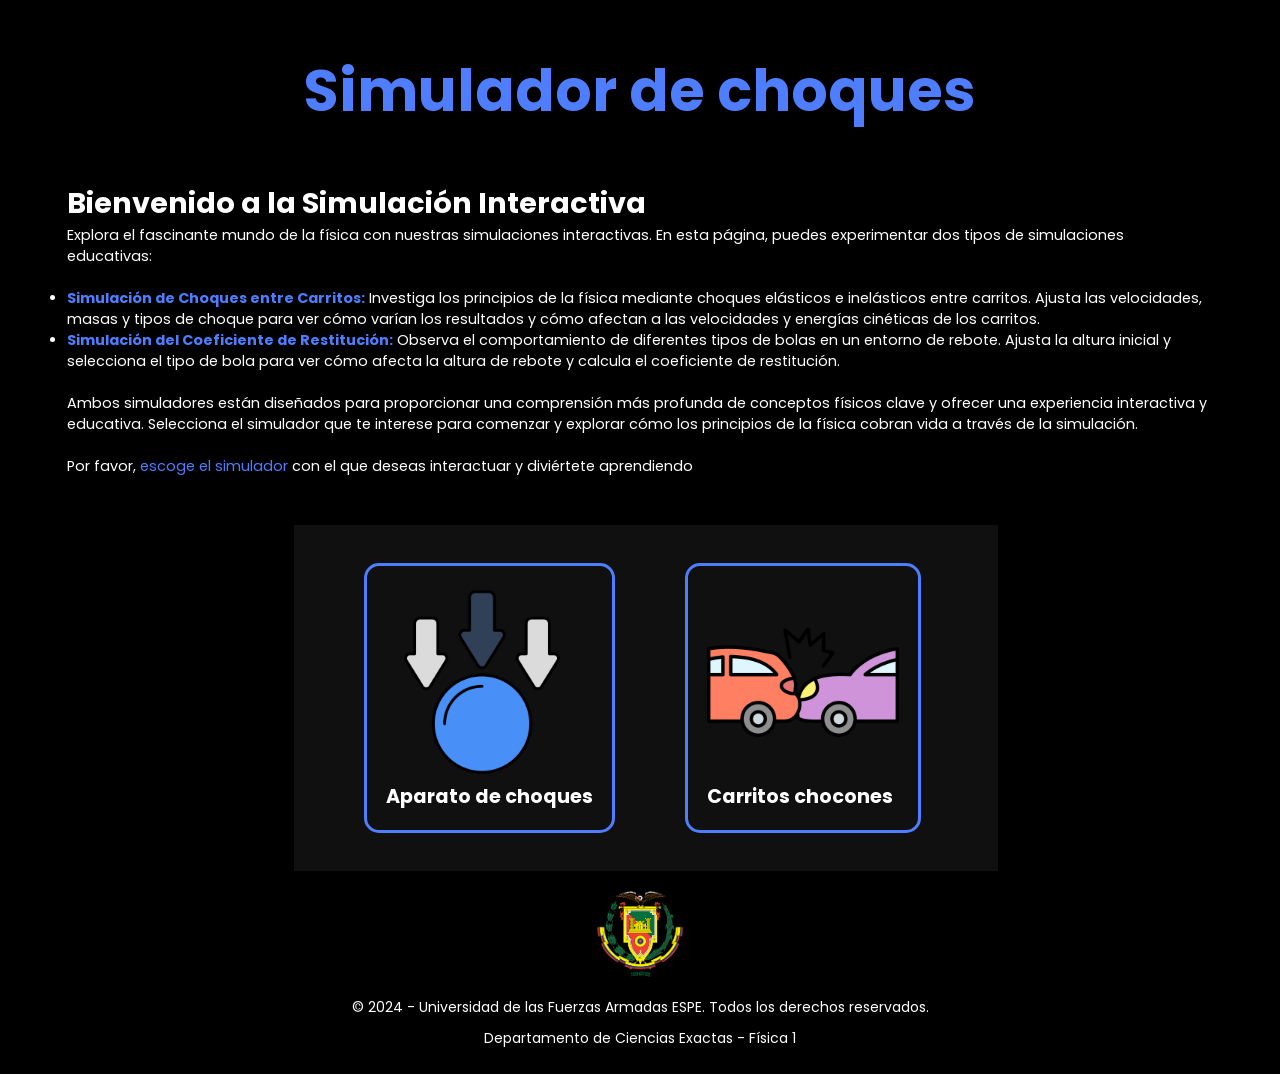
==== index.html @ 3bbd5f4e "Agregación de nuevo simulador para coeficiente de restitución" ====
<!DOCTYPE html>
<html lang="en">
<head>
    <meta charset="UTF-8">
    <meta name="viewport" content="width=device-width, initial-scale=1.0">
    <title>Simulador de Choques</title>
    <link rel="stylesheet" type="text/css" href="css/index.css">
    <link rel="icon" href="img/favicon.ico" type="image/x-icon">
</head>
<body>
    <h1 class="heading">Simulador de choques</h1>
    <div class="contenido-principal">
        <h1>Bienvenido a la Simulación Interactiva</h1>
        <p>Explora el fascinante mundo de la física con nuestras simulaciones interactivas. En esta página, puedes experimentar dos tipos de simulaciones educativas:</p>
        <br>
        <ul>
            <li><strong style="color: var(--main-color);">Simulación de Choques entre Carritos:</strong> Investiga los principios de la física mediante choques elásticos e inelásticos entre carritos. Ajusta las velocidades, masas y tipos de choque para ver cómo varían los resultados y cómo afectan a las velocidades y energías cinéticas de los carritos.</li>
            <li><strong style="color: var(--main-color);">Simulación del Coeficiente de Restitución:</strong> Observa el comportamiento de diferentes tipos de bolas en un entorno de rebote. Ajusta la altura inicial y selecciona el tipo de bola para ver cómo afecta la altura de rebote y calcula el coeficiente de restitución.</li>
        </ul>
        <br>
        <p>Ambos simuladores están diseñados para proporcionar una comprensión más profunda de conceptos físicos clave y ofrecer una experiencia interactiva y educativa. Selecciona el simulador que te interese para comenzar y explorar cómo los principios de la física cobran vida a través de la simulación.</p>
        <br>
        <p>Por favor, <span style="color: var(--main-color);">escoge el simulador</span> con el que deseas interactuar y diviértete aprendiendo</p>

    </div>
    <div class="opciones">
        <div class="opcion1">
            <div class="img1" onclick="window.location.href='choques/aparato-choques.html'">
                <img src="img/opcion1.png" alt="Choque elástico - Bola de acero">
                <h3>Aparato de choques</h3>
            </div>
        </div>
        <div class="opcion2">
            <div class="img2" onclick="window.location.href='choques/elastico-inelastico.html'">
                <img src="img/opcion2.png" alt="Choques elásticos e inelásticos">
                <h3>Carritos chocones</h3>
            </div>
        </div>
    </div>

    <footer>
        <div class="footer-content">
            <img src="img/espe.png" alt="Universidad de las Fuerzas Armadas ESPE" class="footer-logo">
            <p>&copy; 2024 - Universidad de las Fuerzas Armadas ESPE. Todos los derechos reservados.</p>
            <p>Departamento de Ciencias Exactas - Física 1</p>
        </div>
    </footer>
</body>
</html>
---- css/index.css ----
@import url('https://fonts.googleapis.com/css2?family=Poppins:ital,wght@0,100;0,200;0,300;0,400;0,500;0,600;0,700;0,800;0,900;1,100;1,200;1,300;1,400;1,500;1,600;1,700;1,800;1,900&display=swap');

*{
	margin: 0;
	padding: 0;
	box-sizing: border-box;
	text-decoration: none;
	scroll-behavior: smooth;
	font-family: "Poppins";
}

:root {
	--bg-color: #000;
	--second-bg-color: #101010;
	--text-color: #fff;
	--main-color: #4E7EFD;
}

html{
	font-size: 60%;
	overflow-x: hidden;
}

body{
	background: var(--bg-color);
	color: var(--text-color);
}

::-webkit-scrollbar{
	width: 15px;
}

::-webkit-scrollbar-thumb{
	background-color: var(--main-color);
}

::-webkit-scrollbar-track{
	background-color: var(--bg-color);
	width: 50px;
}

.heading{
	text-align: center;
	font-size: 6rem;
	margin: 5rem 0;
    color: var(--main-color);
}

/* -------------------------------------------------- */

.contenido-principal{
    font-size: 1.5rem;
    margin-left: 7rem;
    margin-right: 7rem;
}

.opciones{
    display: inline-flex;
    width: 55%;
    margin-top: 5rem;
    margin-left: 23%;
    background-color: var(--second-bg-color);
    padding: 4rem;
}

.opcion1, .opcion2{
    display: flex;
    width: 50%;
}

.img1, .img2{
    margin: 0 auto;
    padding: 2rem;
    border: 3px solid var(--main-color);
    border-radius: 15px;
    cursor: pointer;
}

.img1 h3, .img2 h3{
    font-size: 2rem;
}

.img1 img, .img2 img{
    max-width: 20rem;
}

.img1:hover, .img2:hover{
	box-shadow: 0 0 25px var(--main-color),
				0 0 50px var(--main-color);
	transform: scale(1.02);
}

/* Footer */
footer {
    background-color: var(--bg-color);
    color: #fff;
    text-align: center;
    padding: 20px 20px;
    position: relative;
    bottom: 0;
    width: 100%;
    font-size: 14px;
}

footer .footer-content {
    display: flex;
    flex-direction: column;
    align-items: center;
}

.footer-logo {
    max-width: 100px; /* Ajusta el tamaño del logo según sea necesario */
    margin-bottom: 10px;
}

footer .footer-content p {
    margin: 5px 0;
}

footer a {
    color: #fff;
    text-decoration: none;
}

footer a:hover {
    text-decoration: underline;
}


/* Responsive */
@media (max-width: 1200px) {

    .opciones{
        height: 100vh;
        display: inline-block;
        width: 100%;
        margin-left: 0;
    }

    .opcion1, .opcion2{
        width: 100%;
        margin-top: 3rem;
    }
}
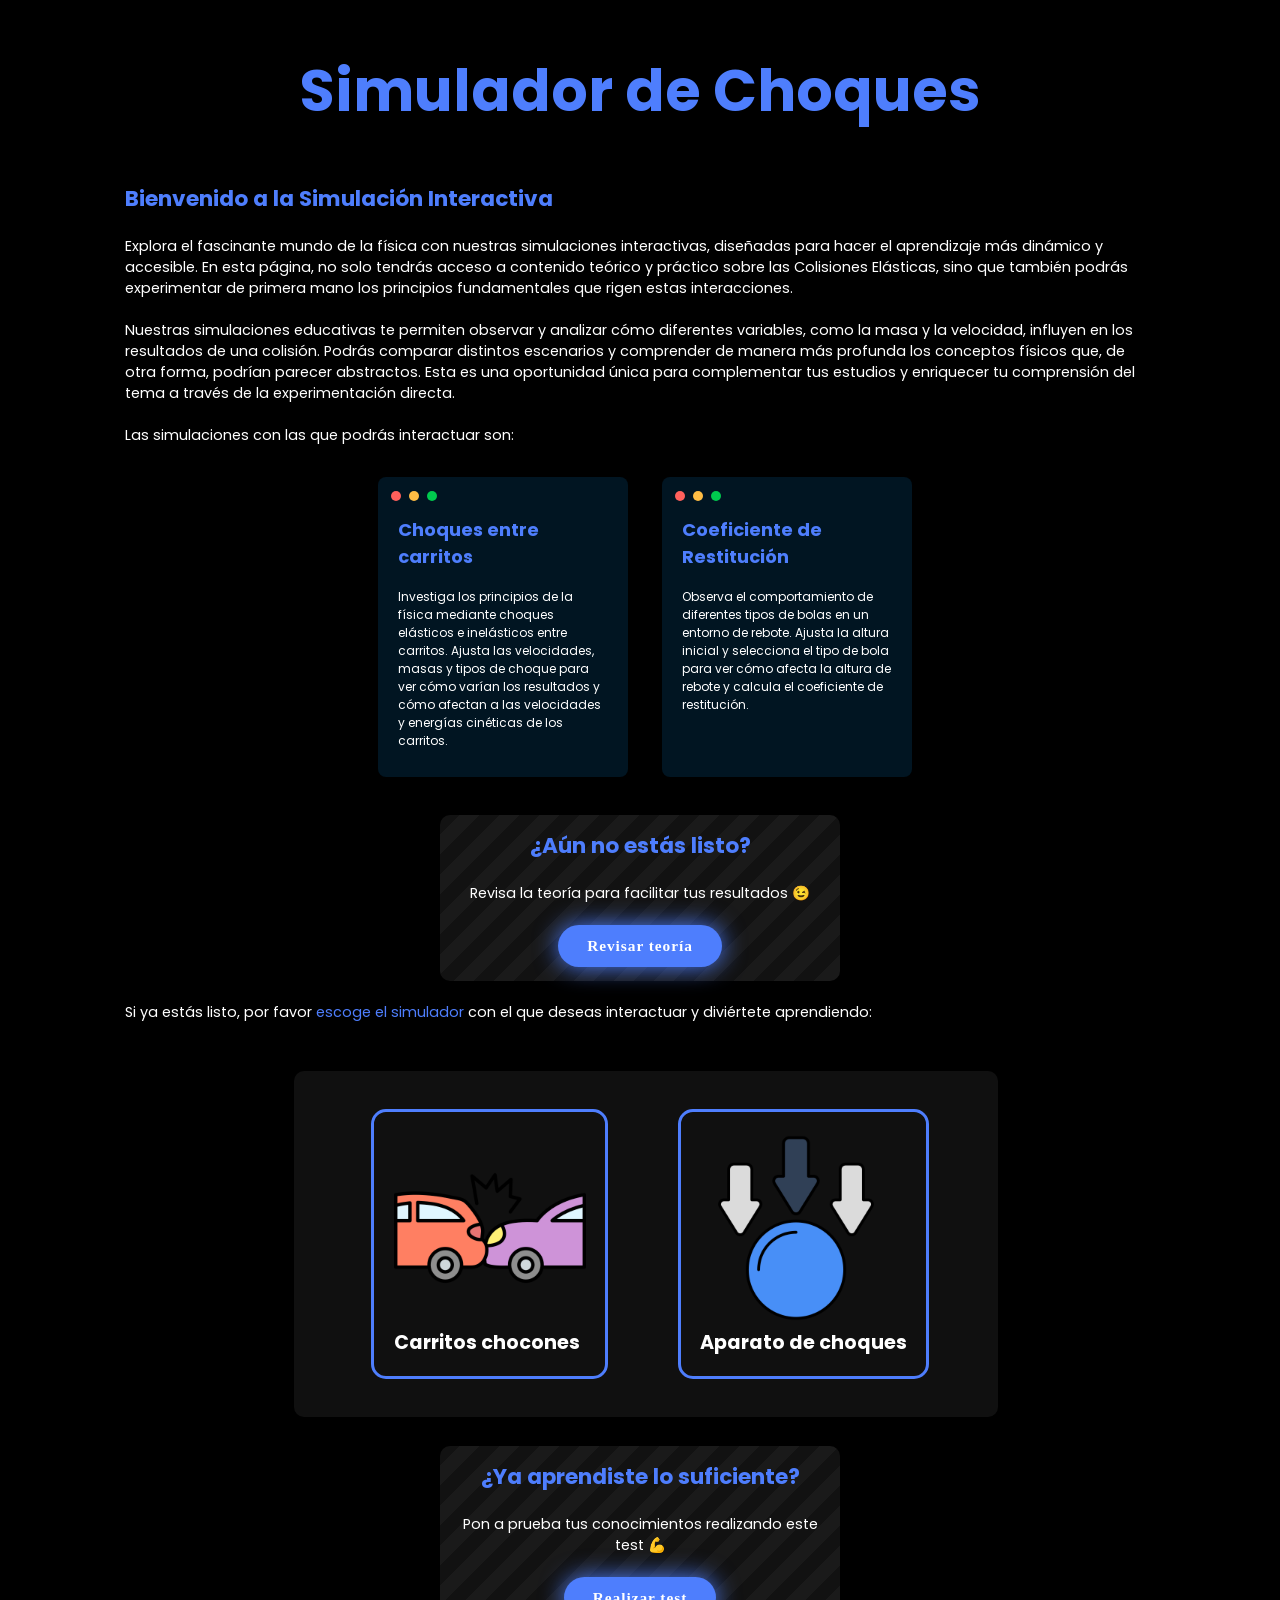
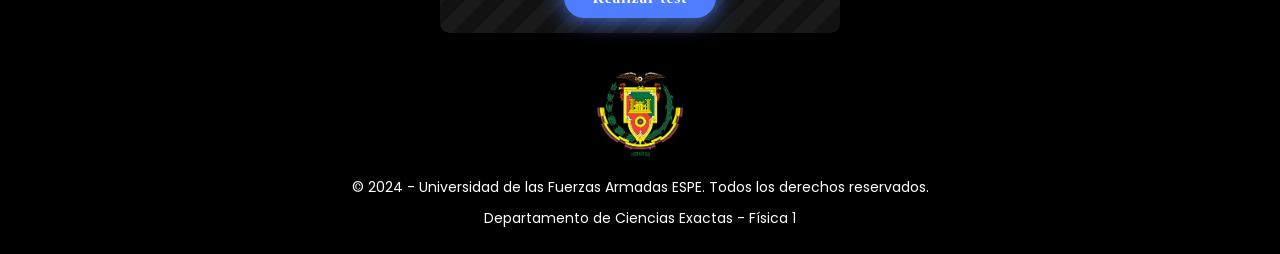
==== commit 87e96e1a: "Agregado teoría y test" ====
--- a/index.html
+++ b/index.html
@@ -3,39 +3,98 @@
 <head>
     <meta charset="UTF-8">
     <meta name="viewport" content="width=device-width, initial-scale=1.0">
-    <title>Simulador de Choques</title>
+    <meta name="description" content="Simuladores interactivos de física para estudiar colisiones y rebotes. Aprende sobre choques elásticos e inelásticos, coeficiente de restitución y más.">
+    <meta name="keywords" content="simuladores de física, colisiones, rebotes, choques elásticos, choques inelásticos, coeficiente de restitución, aprendizaje interactivo">
+    <meta name="robots" content="index, follow">
+    <meta name="author" content="Universidad de las Fuerzas Armadas ESPE">
+
+    <title>Simulador de choques</title>
     <link rel="stylesheet" type="text/css" href="css/index.css">
     <link rel="icon" href="img/favicon.ico" type="image/x-icon">
 </head>
 <body>
-    <h1 class="heading">Simulador de choques</h1>
+    <h1 class="heading">Simulador de Choques</h1>
     <div class="contenido-principal">
-        <h1>Bienvenido a la Simulación Interactiva</h1>
-        <p>Explora el fascinante mundo de la física con nuestras simulaciones interactivas. En esta página, puedes experimentar dos tipos de simulaciones educativas:</p>
+        <h2>Bienvenido a la Simulación Interactiva</h2>
         <br>
-        <ul>
-            <li><strong style="color: var(--main-color);">Simulación de Choques entre Carritos:</strong> Investiga los principios de la física mediante choques elásticos e inelásticos entre carritos. Ajusta las velocidades, masas y tipos de choque para ver cómo varían los resultados y cómo afectan a las velocidades y energías cinéticas de los carritos.</li>
-            <li><strong style="color: var(--main-color);">Simulación del Coeficiente de Restitución:</strong> Observa el comportamiento de diferentes tipos de bolas en un entorno de rebote. Ajusta la altura inicial y selecciona el tipo de bola para ver cómo afecta la altura de rebote y calcula el coeficiente de restitución.</li>
-        </ul>
+        <p class="contenido-principal-intro">Explora el fascinante mundo de la física con nuestras simulaciones interactivas, diseñadas para hacer el aprendizaje más dinámico y accesible. En esta página, no solo tendrás acceso a contenido teórico y práctico sobre las Colisiones Elásticas, sino que también podrás experimentar de primera mano los principios fundamentales que rigen estas interacciones.</p>
         <br>
-        <p>Ambos simuladores están diseñados para proporcionar una comprensión más profunda de conceptos físicos clave y ofrecer una experiencia interactiva y educativa. Selecciona el simulador que te interese para comenzar y explorar cómo los principios de la física cobran vida a través de la simulación.</p>
+        <p>Nuestras simulaciones educativas te permiten observar y analizar cómo diferentes variables, como la masa y la velocidad, influyen en los resultados de una colisión. Podrás comparar distintos escenarios y comprender de manera más profunda los conceptos físicos que, de otra forma, podrían parecer abstractos. Esta es una oportunidad única para complementar tus estudios y enriquecer tu comprensión del tema a través de la experimentación directa.</p>
         <br>
-        <p>Por favor, <span style="color: var(--main-color);">escoge el simulador</span> con el que deseas interactuar y diviértete aprendiendo</p>
+        <p>Las simulaciones con las que podrás interactuar son:</p>
+        <br>
+        <div class="cartas-intro">
+            <div class="card">
+                <div class="tools">
+                    <div class="circle">
+                    <span class="red box"></span>
+                    </div>
+                    <div class="circle">
+                    <span class="yellow box"></span>
+                    </div>
+                    <div class="circle">
+                    <span class="green box"></span>
+                    </div>
+                </div>
+                <div class="card__content">
+                    <h2>Choques entre carritos</h2>
+                    <br>
+                    <p> Investiga los principios de la física mediante choques elásticos e inelásticos entre carritos. Ajusta las velocidades, masas y tipos de choque para ver cómo varían los resultados y cómo afectan a las velocidades y energías cinéticas de los carritos.</p>
+                </div>
+            </div>
+    
+            <div class="card">
+                <div class="tools">
+                    <div class="circle">
+                    <span class="red box"></span>
+                    </div>
+                    <div class="circle">
+                    <span class="yellow box"></span>
+                    </div>
+                    <div class="circle">
+                    <span class="green box"></span>
+                    </div>
+                </div>
+                <div class="card__content">
+                    <h2>Coeficiente de Restitución</h2>
+                    <br>
+                    <p>Observa el comportamiento de diferentes tipos de bolas en un entorno de rebote. Ajusta la altura inicial y selecciona el tipo de bola para ver cómo afecta la altura de rebote y calcula el coeficiente de restitución.</p>
+                </div>
+            </div>
+        </div>
+        <br>
+        <div class="contenido_teoria">
+            <h2>¿Aún no estás listo?</h2>
+            <br>
+            <p>Revisa la teoría para facilitar tus resultados 😉</p>
+            <br>
+            <a class="btn" href="colisiones/teoria.html">Revisar teoría</a>
+        </div>
+        <br>
+        <p>Si ya estás listo, por favor <span style="color: var(--main-color);">escoge el simulador</span> con el que deseas interactuar y diviértete aprendiendo:</p>
+    </div>
 
-    </div>
     <div class="opciones">
+        <div class="opcion2">
+            <div class="img2" onclick="window.location.href='choques/elastico-inelastico.html'">
+                <img src="img/opcion2.png" alt="Choques elásticos e inelásticos">
+                <h3>Carritos chocones</h3>
+            </div>
+        </div>
         <div class="opcion1">
             <div class="img1" onclick="window.location.href='choques/aparato-choques.html'">
                 <img src="img/opcion1.png" alt="Choque elástico - Bola de acero">
                 <h3>Aparato de choques</h3>
             </div>
         </div>
-        <div class="opcion2">
-            <div class="img2" onclick="window.location.href='choques/elastico-inelastico.html'">
-                <img src="img/opcion2.png" alt="Choques elásticos e inelásticos">
-                <h3>Carritos chocones</h3>
-            </div>
-        </div>
+    </div>
+
+    <div class="contenido_teoria">
+        <h2 style="color: var(--main-color)">¿Ya aprendiste lo suficiente?</h2>
+        <br>
+        <p>Pon a prueba tus conocimientos realizando este test 💪</p>
+        <br>
+        <a class="btn" href="colisiones/test.html">Realizar test</a>
     </div>
 
     <footer>
--- a/css/index.css
+++ b/css/index.css
@@ -14,6 +14,7 @@
 	--second-bg-color: #101010;
 	--text-color: #fff;
 	--main-color: #4E7EFD;
+    --second-main-color: #4DC3F6;
 }
 
 html{
@@ -46,12 +47,142 @@
     color: var(--main-color);
 }
 
+.color-azul{
+    color: var(--main-color);
+}
+
 /* -------------------------------------------------- */
+
+.contenido-principal h2{
+    color: var(--main-color);
+}
+
+.cartas-intro{
+    display: inline-flex;
+    margin: 1rem auto;
+    width: 55%;
+    margin-left: 23%;
+}
+
+.card {
+    width: 250px;
+    height: 300px;
+    margin: 0 auto;
+    background-color: #011522;
+    border-radius: 8px;
+    z-index: 1;
+}
+
+.tools {
+    display: flex;
+    align-items: center;
+    padding: 9px;
+}
+
+.circle {
+    padding: 0 4px;
+}
+
+.box {
+    display: inline-block;
+    align-items: center;
+    width: 10px;
+    height: 10px;
+    padding: 1px;
+    border-radius: 50%;
+}
+
+.red {
+    background-color: #ff605c;
+}
+
+.yellow {
+    background-color: #ffbd44;
+}
+
+.green {
+    background-color: #00ca4e;
+}
+
+.card__content{
+    color: white;
+    font-size: 12px;
+    padding-left: 20px;
+    padding-right: 20px;
+    text-align: left;
+}
+
+.contenido_teoria{
+    margin: 0 auto;
+    margin-top: 3rem;
+    width: 400px;
+    text-align: center;
+    padding: 1.5rem;
+    border-radius: 10px;
+    font-size: 1.5rem;
+
+    background: #121212; /* Fallback for browsers that don't support gradients */
+    background: linear-gradient(
+    135deg,
+    #121212 25%,
+    #1a1a1a 25%,
+    #1a1a1a 50%,
+    #121212 50%,
+    #121212 75%,
+    #1a1a1a 75%,
+    #1a1a1a
+    );
+    background-size: 40px 40px;
+
+    /* Animation */
+    animation: move 4s linear infinite;
+}
+
+@keyframes show{
+    from{
+        opacity: 0;
+        scale: 25%;
+    }
+
+    to{
+        opacity: 1;
+        scale: 100%;
+    }
+}
+
+@keyframes move {
+    0% {
+      background-position: 0 0;
+    }
+    100% {
+      background-position: 40px 40px;
+    }
+  }
+
+.contenido_teoria .btn{
+    display: inline-block;
+    padding: 1rem 2.8rem;
+    background: var(--main-color);
+    box-shadow: 0 0 25px var(--main-color);
+    border-radius: 4rem;
+    font-size: 1.6rem;
+    color: #fff;
+    border: 2px solid transparent;
+    letter-spacing: 0.1rem;
+    font-weight: 600;
+    transition: 0.3 ease-in-out;
+    cursor: pointer;
+}
+
+.contenido_teoria .btn:hover{
+    transform: scale(1.05);
+    box-shadow: 0 0 50px var(--main-color);
+}
 
 .contenido-principal{
     font-size: 1.5rem;
-    margin-left: 7rem;
-    margin-right: 7rem;
+    margin-left: 13rem;
+    margin-right: 13rem;
 }
 
 .opciones{
@@ -61,11 +192,19 @@
     margin-left: 23%;
     background-color: var(--second-bg-color);
     padding: 4rem;
+    border-radius: 10px;
 }
 
 .opcion1, .opcion2{
     display: flex;
     width: 50%;
+
+    view-timeline-name: --image;
+    view-timeline-axis: block;
+    animation-timeline: --image;
+    animation-name: show;
+    animation-range: entry 25% cover 60%;
+    animation-fill-mode: both;
 }
 
 .img1, .img2{
@@ -100,6 +239,7 @@
     bottom: 0;
     width: 100%;
     font-size: 14px;
+    margin-top: 2rem;
 }
 
 footer .footer-content {
@@ -130,15 +270,30 @@
 /* Responsive */
 @media (max-width: 1200px) {
 
-    .opciones{
-        height: 100vh;
+    .contenido-principal{
+        font-size: 1.5rem;
+        margin-left: 3rem;
+        margin-right: 3rem;
+    }
+    
+    .opciones, .cartas-intro{
+        height: 100%;
         display: inline-block;
         width: 100%;
         margin-left: 0;
     }
 
+    .card{
+        margin-top: 1.5rem;
+    }
+
     .opcion1, .opcion2{
         width: 100%;
         margin-top: 3rem;
     }
+
+    .contenido_teoria{
+        width: 300px;
+        margin-top: 2rem;
+    }
 }
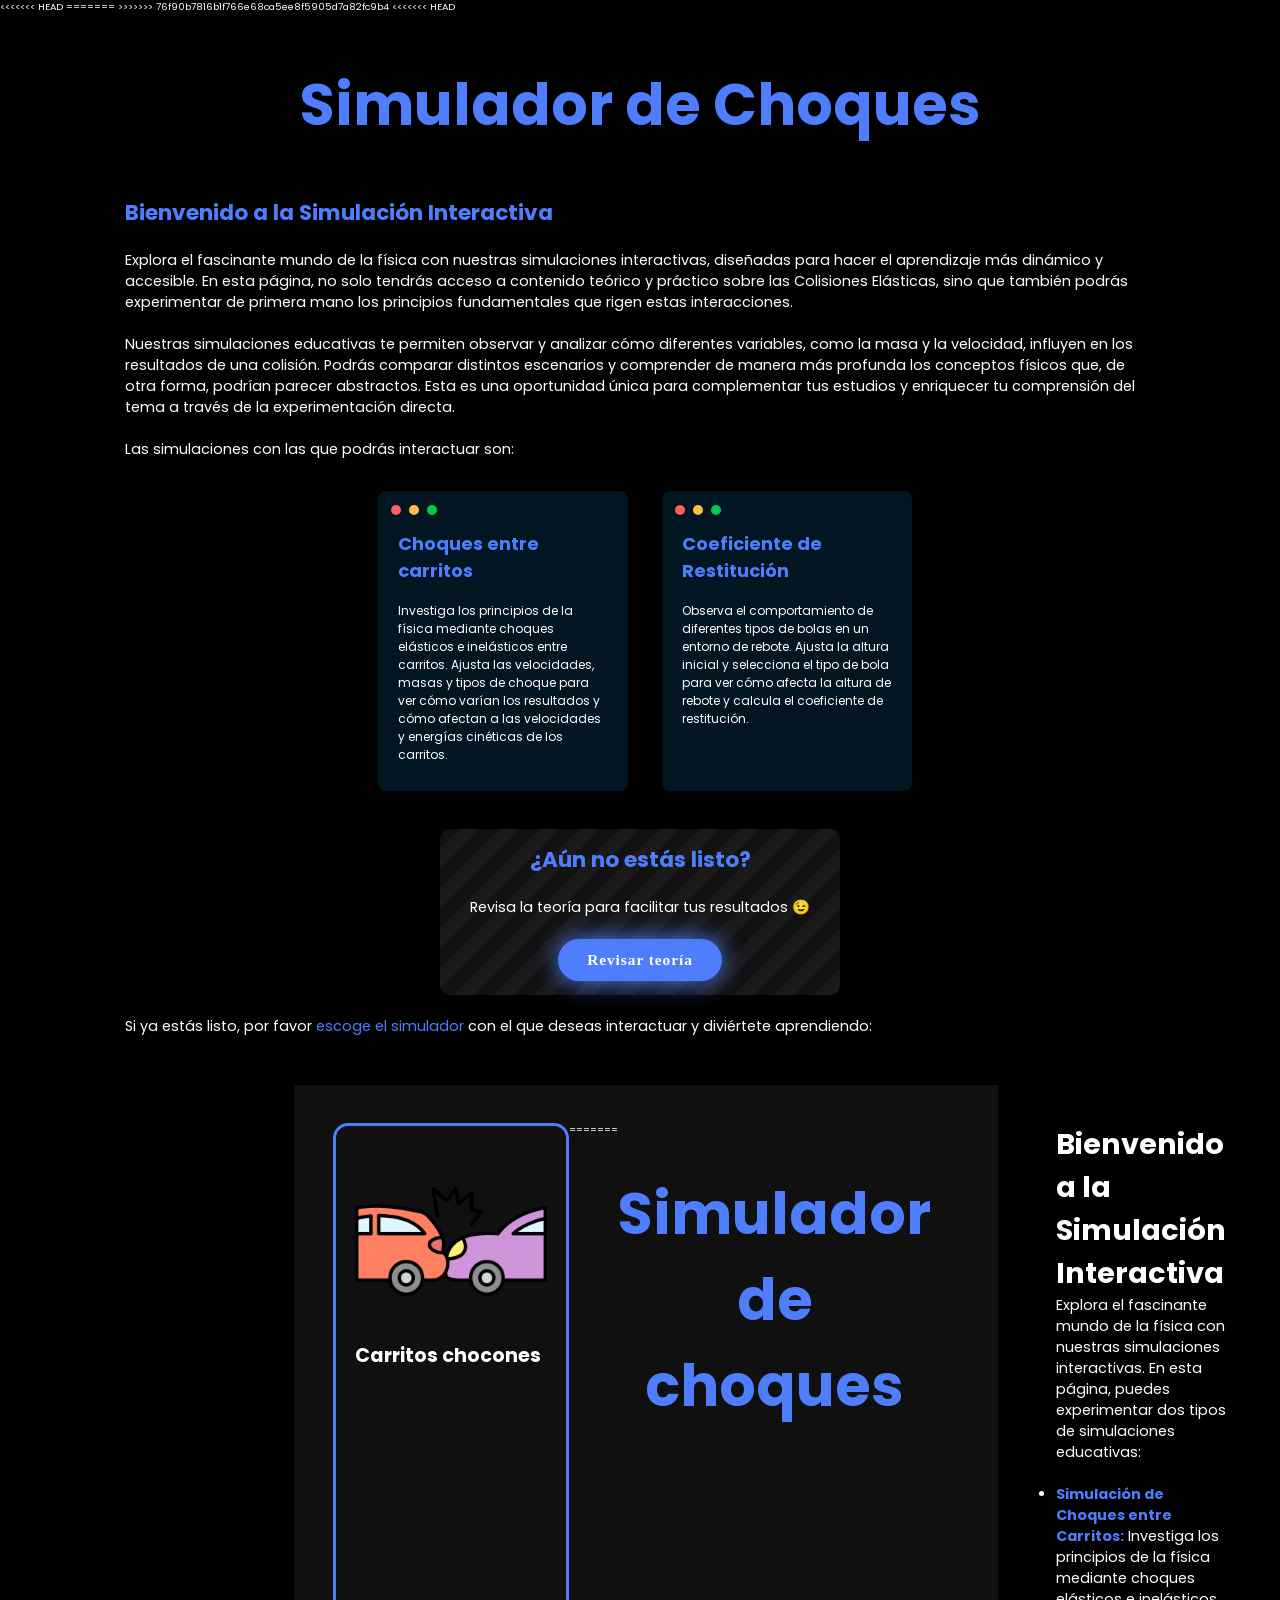
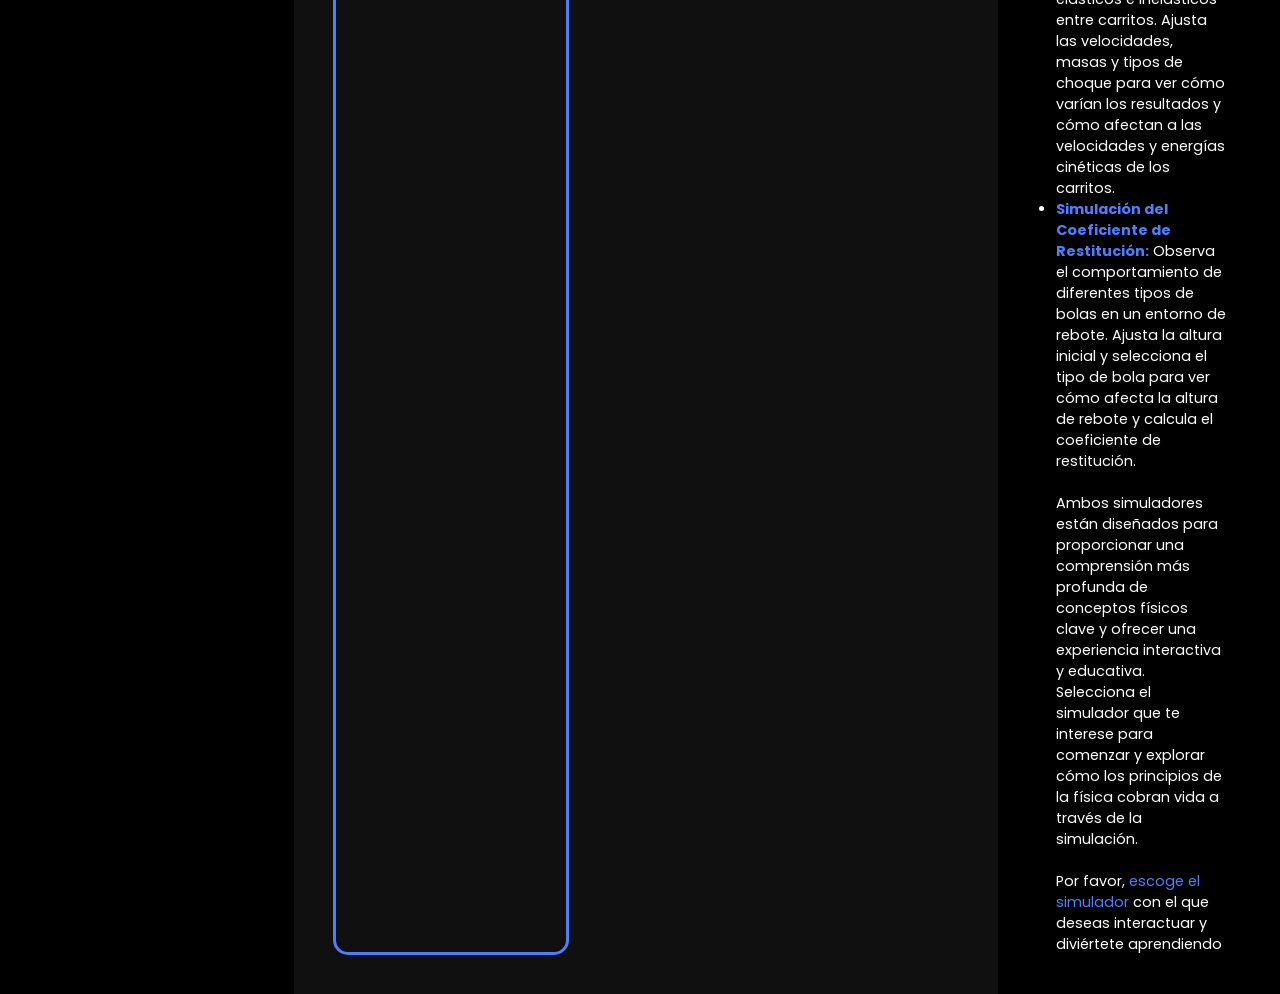
==== commit c8ea7bf3: "Subiendo todo" ====
--- a/index.html
+++ b/index.html
@@ -8,11 +8,16 @@
     <meta name="robots" content="index, follow">
     <meta name="author" content="Universidad de las Fuerzas Armadas ESPE">
 
+<<<<<<< HEAD
     <title>Simulador de choques</title>
+=======
+    <title>Simulador de Choques</title>
+>>>>>>> 76f90b7816b1f766e68ca5ee8f5905d7a82fc9b4
     <link rel="stylesheet" type="text/css" href="css/index.css">
     <link rel="icon" href="img/favicon.ico" type="image/x-icon">
 </head>
 <body>
+<<<<<<< HEAD
     <h1 class="heading">Simulador de Choques</h1>
     <div class="contenido-principal">
         <h2>Bienvenido a la Simulación Interactiva</h2>
@@ -81,12 +86,31 @@
                 <h3>Carritos chocones</h3>
             </div>
         </div>
+=======
+    <h1 class="heading">Simulador de choques</h1>
+    <div class="contenido-principal">
+        <h1>Bienvenido a la Simulación Interactiva</h1>
+        <p>Explora el fascinante mundo de la física con nuestras simulaciones interactivas. En esta página, puedes experimentar dos tipos de simulaciones educativas:</p>
+        <br>
+        <ul>
+            <li><strong style="color: var(--main-color);">Simulación de Choques entre Carritos:</strong> Investiga los principios de la física mediante choques elásticos e inelásticos entre carritos. Ajusta las velocidades, masas y tipos de choque para ver cómo varían los resultados y cómo afectan a las velocidades y energías cinéticas de los carritos.</li>
+            <li><strong style="color: var(--main-color);">Simulación del Coeficiente de Restitución:</strong> Observa el comportamiento de diferentes tipos de bolas en un entorno de rebote. Ajusta la altura inicial y selecciona el tipo de bola para ver cómo afecta la altura de rebote y calcula el coeficiente de restitución.</li>
+        </ul>
+        <br>
+        <p>Ambos simuladores están diseñados para proporcionar una comprensión más profunda de conceptos físicos clave y ofrecer una experiencia interactiva y educativa. Selecciona el simulador que te interese para comenzar y explorar cómo los principios de la física cobran vida a través de la simulación.</p>
+        <br>
+        <p>Por favor, <span style="color: var(--main-color);">escoge el simulador</span> con el que deseas interactuar y diviértete aprendiendo</p>
+
+    </div>
+    <div class="opciones">
+>>>>>>> 76f90b7816b1f766e68ca5ee8f5905d7a82fc9b4
         <div class="opcion1">
             <div class="img1" onclick="window.location.href='choques/aparato-choques.html'">
                 <img src="img/opcion1.png" alt="Choque elástico - Bola de acero">
                 <h3>Aparato de choques</h3>
             </div>
         </div>
+<<<<<<< HEAD
     </div>
 
     <div class="contenido_teoria">
@@ -95,6 +119,14 @@
         <p>Pon a prueba tus conocimientos realizando este test 💪</p>
         <br>
         <a class="btn" href="colisiones/test.html">Realizar test</a>
+=======
+        <div class="opcion2">
+            <div class="img2" onclick="window.location.href='choques/elastico-inelastico.html'">
+                <img src="img/opcion2.png" alt="Choques elásticos e inelásticos">
+                <h3>Carritos chocones</h3>
+            </div>
+        </div>
+>>>>>>> 76f90b7816b1f766e68ca5ee8f5905d7a82fc9b4
     </div>
 
     <footer>
--- a/css/index.css
+++ b/css/index.css
@@ -14,7 +14,10 @@
 	--second-bg-color: #101010;
 	--text-color: #fff;
 	--main-color: #4E7EFD;
+<<<<<<< HEAD
     --second-main-color: #4DC3F6;
+=======
+>>>>>>> 76f90b7816b1f766e68ca5ee8f5905d7a82fc9b4
 }
 
 html{
@@ -192,12 +195,16 @@
     margin-left: 23%;
     background-color: var(--second-bg-color);
     padding: 4rem;
+<<<<<<< HEAD
     border-radius: 10px;
+=======
+>>>>>>> 76f90b7816b1f766e68ca5ee8f5905d7a82fc9b4
 }
 
 .opcion1, .opcion2{
     display: flex;
     width: 50%;
+<<<<<<< HEAD
 
     view-timeline-name: --image;
     view-timeline-axis: block;
@@ -205,6 +212,8 @@
     animation-name: show;
     animation-range: entry 25% cover 60%;
     animation-fill-mode: both;
+=======
+>>>>>>> 76f90b7816b1f766e68ca5ee8f5905d7a82fc9b4
 }
 
 .img1, .img2{
@@ -239,7 +248,10 @@
     bottom: 0;
     width: 100%;
     font-size: 14px;
+<<<<<<< HEAD
     margin-top: 2rem;
+=======
+>>>>>>> 76f90b7816b1f766e68ca5ee8f5905d7a82fc9b4
 }
 
 footer .footer-content {
@@ -270,6 +282,7 @@
 /* Responsive */
 @media (max-width: 1200px) {
 
+<<<<<<< HEAD
     .contenido-principal{
         font-size: 1.5rem;
         margin-left: 3rem;
@@ -278,22 +291,32 @@
     
     .opciones, .cartas-intro{
         height: 100%;
+=======
+    .opciones{
+        height: 100vh;
+>>>>>>> 76f90b7816b1f766e68ca5ee8f5905d7a82fc9b4
         display: inline-block;
         width: 100%;
         margin-left: 0;
     }
 
+<<<<<<< HEAD
     .card{
         margin-top: 1.5rem;
     }
 
+=======
+>>>>>>> 76f90b7816b1f766e68ca5ee8f5905d7a82fc9b4
     .opcion1, .opcion2{
         width: 100%;
         margin-top: 3rem;
     }
+<<<<<<< HEAD
 
     .contenido_teoria{
         width: 300px;
         margin-top: 2rem;
     }
+=======
+>>>>>>> 76f90b7816b1f766e68ca5ee8f5905d7a82fc9b4
 }
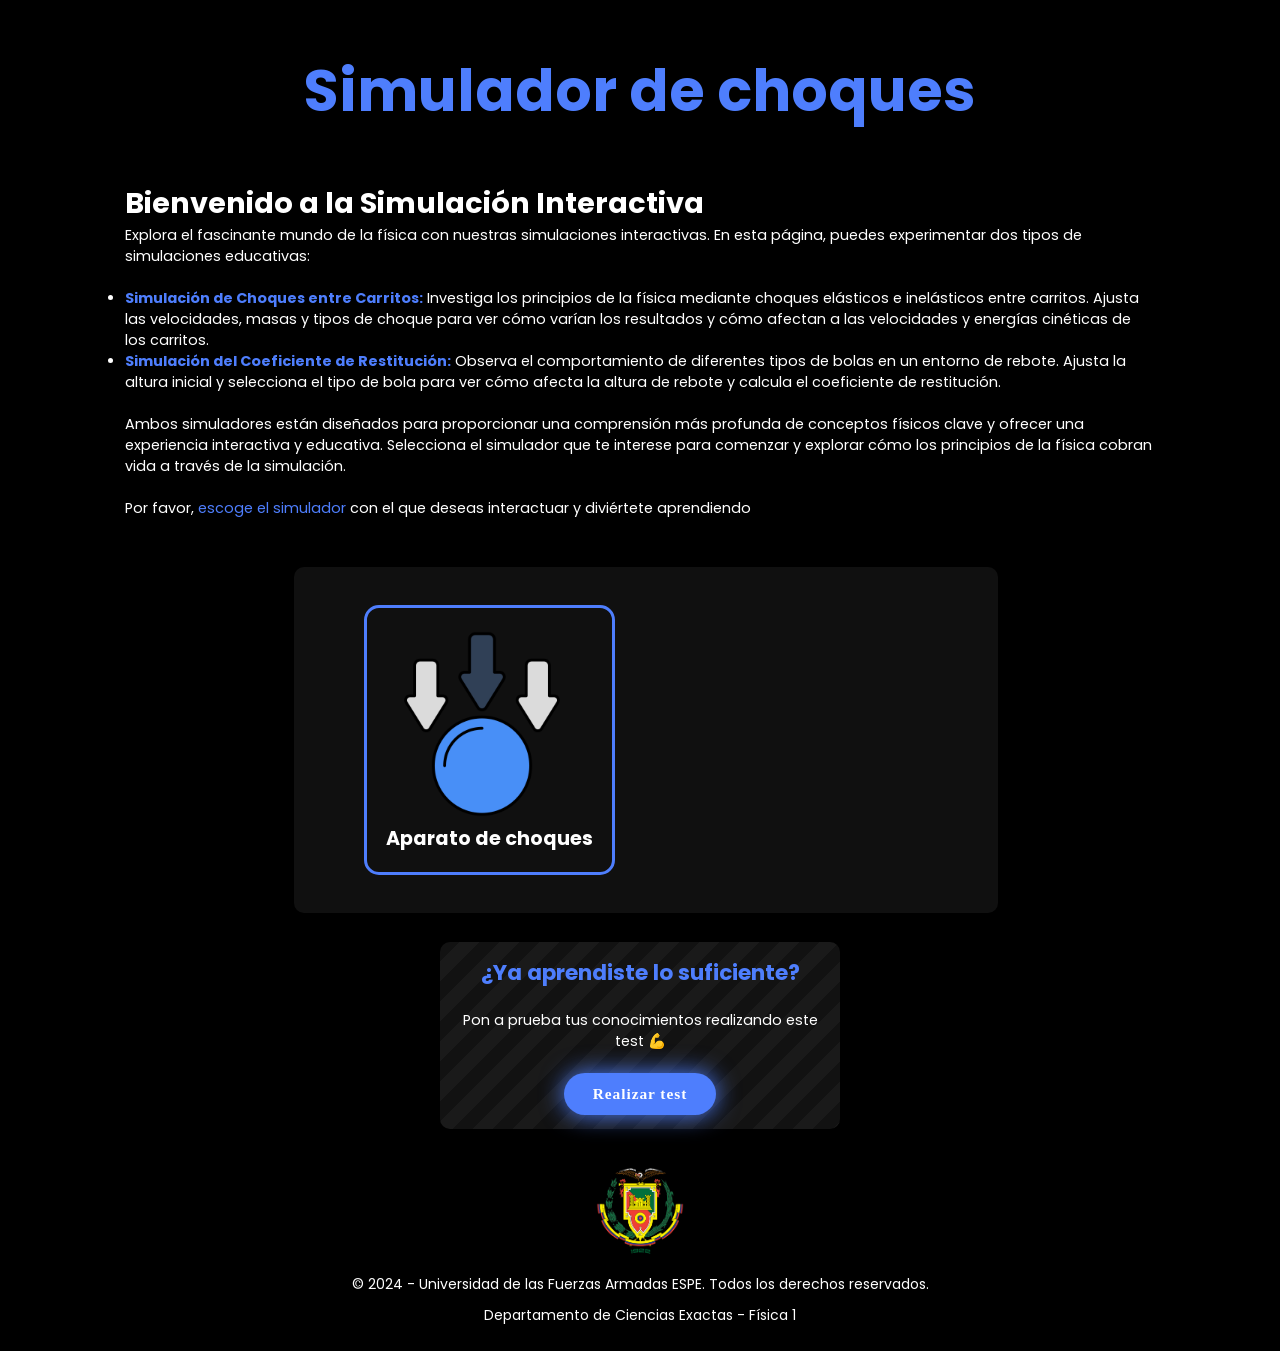
==== commit 1a7729f5: "Finalizando proyecto" ====
--- a/index.html
+++ b/index.html
@@ -8,85 +8,11 @@
     <meta name="robots" content="index, follow">
     <meta name="author" content="Universidad de las Fuerzas Armadas ESPE">
 
-<<<<<<< HEAD
     <title>Simulador de choques</title>
-=======
-    <title>Simulador de Choques</title>
->>>>>>> 76f90b7816b1f766e68ca5ee8f5905d7a82fc9b4
     <link rel="stylesheet" type="text/css" href="css/index.css">
     <link rel="icon" href="img/favicon.ico" type="image/x-icon">
 </head>
 <body>
-<<<<<<< HEAD
-    <h1 class="heading">Simulador de Choques</h1>
-    <div class="contenido-principal">
-        <h2>Bienvenido a la Simulación Interactiva</h2>
-        <br>
-        <p class="contenido-principal-intro">Explora el fascinante mundo de la física con nuestras simulaciones interactivas, diseñadas para hacer el aprendizaje más dinámico y accesible. En esta página, no solo tendrás acceso a contenido teórico y práctico sobre las Colisiones Elásticas, sino que también podrás experimentar de primera mano los principios fundamentales que rigen estas interacciones.</p>
-        <br>
-        <p>Nuestras simulaciones educativas te permiten observar y analizar cómo diferentes variables, como la masa y la velocidad, influyen en los resultados de una colisión. Podrás comparar distintos escenarios y comprender de manera más profunda los conceptos físicos que, de otra forma, podrían parecer abstractos. Esta es una oportunidad única para complementar tus estudios y enriquecer tu comprensión del tema a través de la experimentación directa.</p>
-        <br>
-        <p>Las simulaciones con las que podrás interactuar son:</p>
-        <br>
-        <div class="cartas-intro">
-            <div class="card">
-                <div class="tools">
-                    <div class="circle">
-                    <span class="red box"></span>
-                    </div>
-                    <div class="circle">
-                    <span class="yellow box"></span>
-                    </div>
-                    <div class="circle">
-                    <span class="green box"></span>
-                    </div>
-                </div>
-                <div class="card__content">
-                    <h2>Choques entre carritos</h2>
-                    <br>
-                    <p> Investiga los principios de la física mediante choques elásticos e inelásticos entre carritos. Ajusta las velocidades, masas y tipos de choque para ver cómo varían los resultados y cómo afectan a las velocidades y energías cinéticas de los carritos.</p>
-                </div>
-            </div>
-    
-            <div class="card">
-                <div class="tools">
-                    <div class="circle">
-                    <span class="red box"></span>
-                    </div>
-                    <div class="circle">
-                    <span class="yellow box"></span>
-                    </div>
-                    <div class="circle">
-                    <span class="green box"></span>
-                    </div>
-                </div>
-                <div class="card__content">
-                    <h2>Coeficiente de Restitución</h2>
-                    <br>
-                    <p>Observa el comportamiento de diferentes tipos de bolas en un entorno de rebote. Ajusta la altura inicial y selecciona el tipo de bola para ver cómo afecta la altura de rebote y calcula el coeficiente de restitución.</p>
-                </div>
-            </div>
-        </div>
-        <br>
-        <div class="contenido_teoria">
-            <h2>¿Aún no estás listo?</h2>
-            <br>
-            <p>Revisa la teoría para facilitar tus resultados 😉</p>
-            <br>
-            <a class="btn" href="colisiones/teoria.html">Revisar teoría</a>
-        </div>
-        <br>
-        <p>Si ya estás listo, por favor <span style="color: var(--main-color);">escoge el simulador</span> con el que deseas interactuar y diviértete aprendiendo:</p>
-    </div>
-
-    <div class="opciones">
-        <div class="opcion2">
-            <div class="img2" onclick="window.location.href='choques/elastico-inelastico.html'">
-                <img src="img/opcion2.png" alt="Choques elásticos e inelásticos">
-                <h3>Carritos chocones</h3>
-            </div>
-        </div>
-=======
     <h1 class="heading">Simulador de choques</h1>
     <div class="contenido-principal">
         <h1>Bienvenido a la Simulación Interactiva</h1>
@@ -103,14 +29,12 @@
 
     </div>
     <div class="opciones">
->>>>>>> 76f90b7816b1f766e68ca5ee8f5905d7a82fc9b4
         <div class="opcion1">
             <div class="img1" onclick="window.location.href='choques/aparato-choques.html'">
                 <img src="img/opcion1.png" alt="Choque elástico - Bola de acero">
                 <h3>Aparato de choques</h3>
             </div>
         </div>
-<<<<<<< HEAD
     </div>
 
     <div class="contenido_teoria">
@@ -119,14 +43,6 @@
         <p>Pon a prueba tus conocimientos realizando este test 💪</p>
         <br>
         <a class="btn" href="colisiones/test.html">Realizar test</a>
-=======
-        <div class="opcion2">
-            <div class="img2" onclick="window.location.href='choques/elastico-inelastico.html'">
-                <img src="img/opcion2.png" alt="Choques elásticos e inelásticos">
-                <h3>Carritos chocones</h3>
-            </div>
-        </div>
->>>>>>> 76f90b7816b1f766e68ca5ee8f5905d7a82fc9b4
     </div>
 
     <footer>
--- a/css/index.css
+++ b/css/index.css
@@ -14,10 +14,7 @@
 	--second-bg-color: #101010;
 	--text-color: #fff;
 	--main-color: #4E7EFD;
-<<<<<<< HEAD
     --second-main-color: #4DC3F6;
-=======
->>>>>>> 76f90b7816b1f766e68ca5ee8f5905d7a82fc9b4
 }
 
 html{
@@ -195,16 +192,12 @@
     margin-left: 23%;
     background-color: var(--second-bg-color);
     padding: 4rem;
-<<<<<<< HEAD
     border-radius: 10px;
-=======
->>>>>>> 76f90b7816b1f766e68ca5ee8f5905d7a82fc9b4
 }
 
 .opcion1, .opcion2{
     display: flex;
     width: 50%;
-<<<<<<< HEAD
 
     view-timeline-name: --image;
     view-timeline-axis: block;
@@ -212,8 +205,6 @@
     animation-name: show;
     animation-range: entry 25% cover 60%;
     animation-fill-mode: both;
-=======
->>>>>>> 76f90b7816b1f766e68ca5ee8f5905d7a82fc9b4
 }
 
 .img1, .img2{
@@ -248,10 +239,7 @@
     bottom: 0;
     width: 100%;
     font-size: 14px;
-<<<<<<< HEAD
     margin-top: 2rem;
-=======
->>>>>>> 76f90b7816b1f766e68ca5ee8f5905d7a82fc9b4
 }
 
 footer .footer-content {
@@ -282,7 +270,6 @@
 /* Responsive */
 @media (max-width: 1200px) {
 
-<<<<<<< HEAD
     .contenido-principal{
         font-size: 1.5rem;
         margin-left: 3rem;
@@ -291,32 +278,22 @@
     
     .opciones, .cartas-intro{
         height: 100%;
-=======
-    .opciones{
-        height: 100vh;
->>>>>>> 76f90b7816b1f766e68ca5ee8f5905d7a82fc9b4
         display: inline-block;
         width: 100%;
         margin-left: 0;
     }
 
-<<<<<<< HEAD
     .card{
         margin-top: 1.5rem;
     }
 
-=======
->>>>>>> 76f90b7816b1f766e68ca5ee8f5905d7a82fc9b4
     .opcion1, .opcion2{
         width: 100%;
         margin-top: 3rem;
     }
-<<<<<<< HEAD
 
     .contenido_teoria{
         width: 300px;
         margin-top: 2rem;
     }
-=======
->>>>>>> 76f90b7816b1f766e68ca5ee8f5905d7a82fc9b4
 }
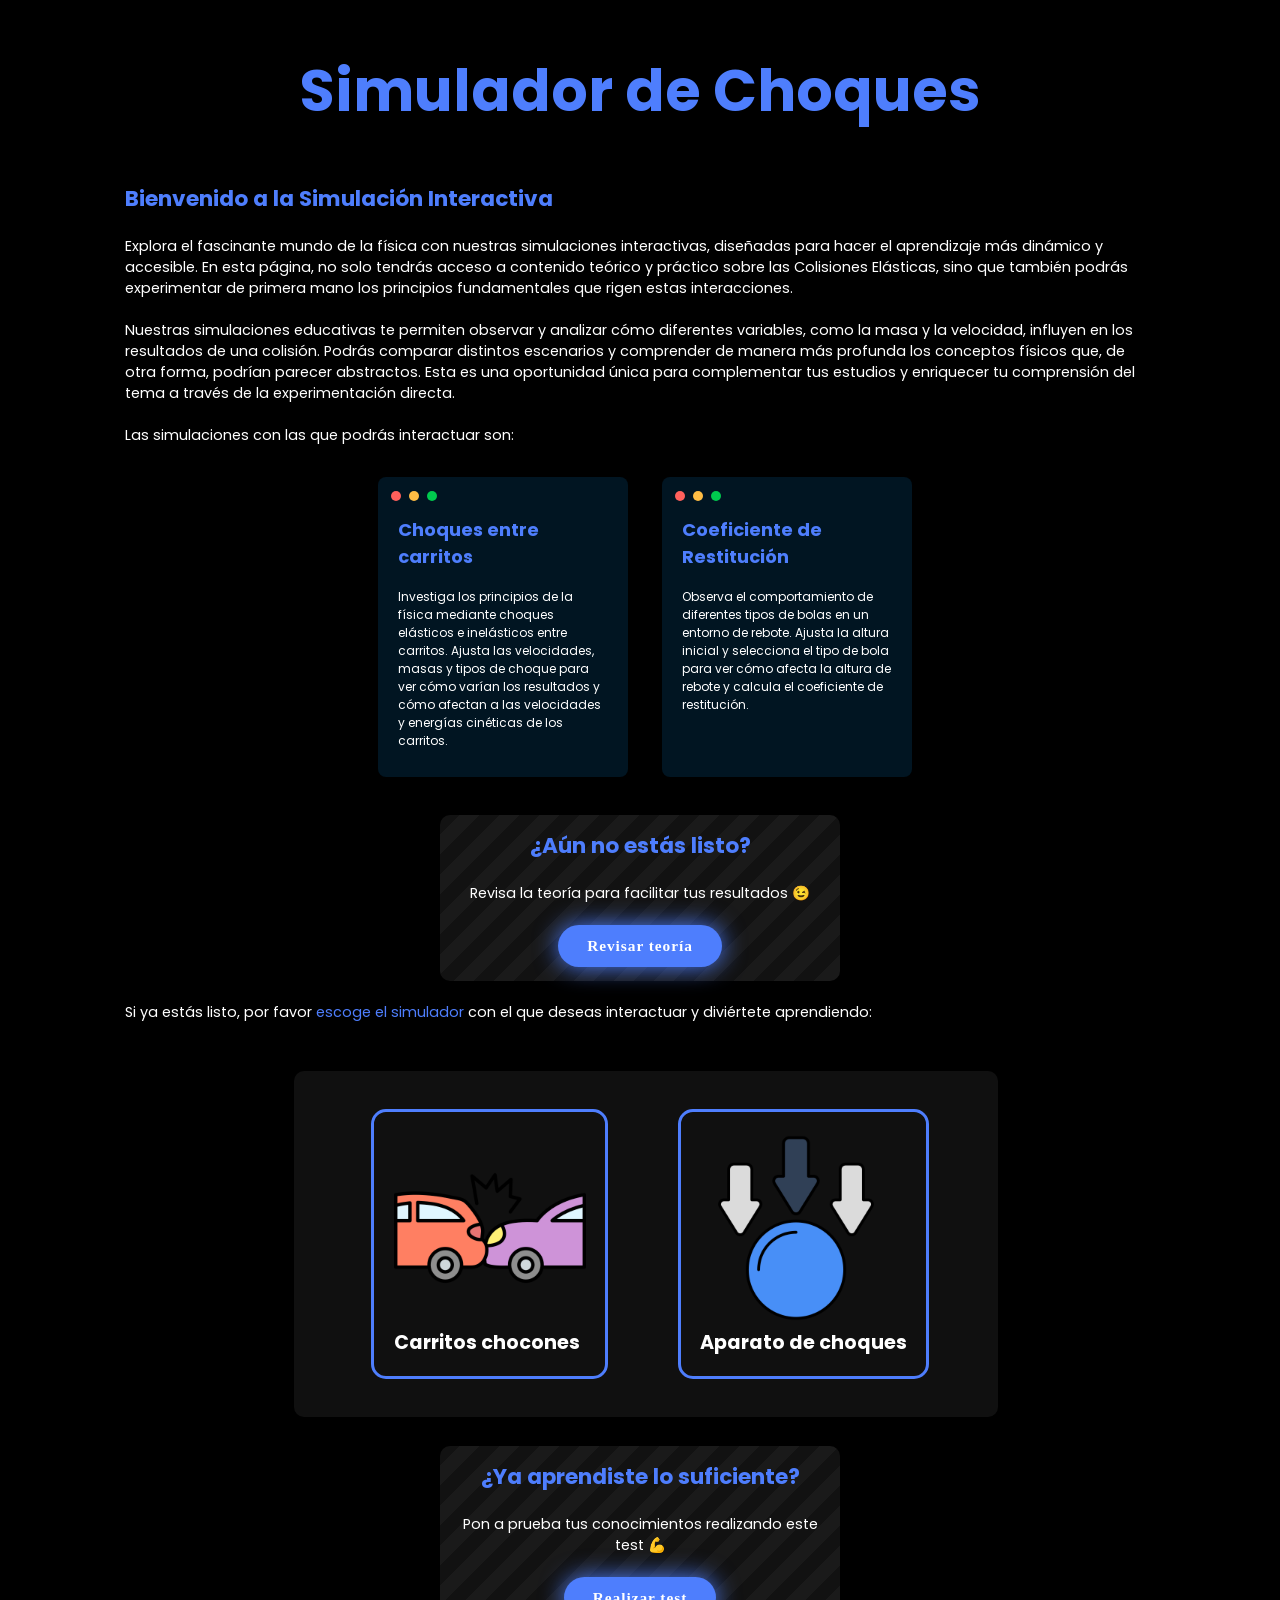
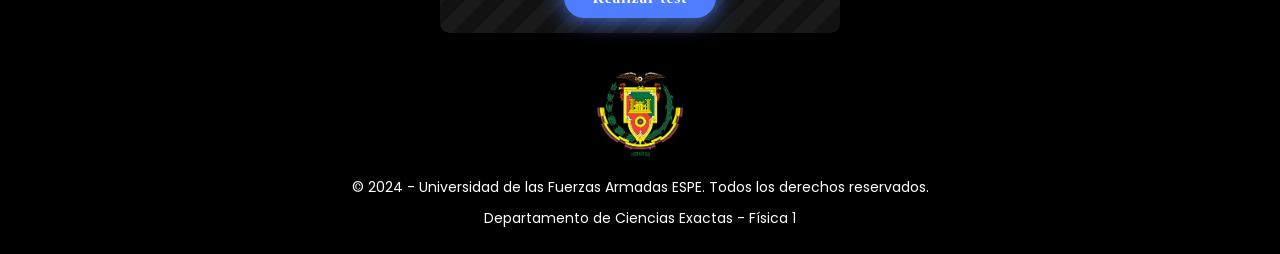
==== commit a17f07e4: "Finalizando proyecto 2" ====
--- a/index.html
+++ b/index.html
@@ -13,22 +13,74 @@
     <link rel="icon" href="img/favicon.ico" type="image/x-icon">
 </head>
 <body>
-    <h1 class="heading">Simulador de choques</h1>
+    <h1 class="heading">Simulador de Choques</h1>
     <div class="contenido-principal">
-        <h1>Bienvenido a la Simulación Interactiva</h1>
-        <p>Explora el fascinante mundo de la física con nuestras simulaciones interactivas. En esta página, puedes experimentar dos tipos de simulaciones educativas:</p>
+        <h2>Bienvenido a la Simulación Interactiva</h2>
         <br>
-        <ul>
-            <li><strong style="color: var(--main-color);">Simulación de Choques entre Carritos:</strong> Investiga los principios de la física mediante choques elásticos e inelásticos entre carritos. Ajusta las velocidades, masas y tipos de choque para ver cómo varían los resultados y cómo afectan a las velocidades y energías cinéticas de los carritos.</li>
-            <li><strong style="color: var(--main-color);">Simulación del Coeficiente de Restitución:</strong> Observa el comportamiento de diferentes tipos de bolas en un entorno de rebote. Ajusta la altura inicial y selecciona el tipo de bola para ver cómo afecta la altura de rebote y calcula el coeficiente de restitución.</li>
-        </ul>
+        <p class="contenido-principal-intro">Explora el fascinante mundo de la física con nuestras simulaciones interactivas, diseñadas para hacer el aprendizaje más dinámico y accesible. En esta página, no solo tendrás acceso a contenido teórico y práctico sobre las Colisiones Elásticas, sino que también podrás experimentar de primera mano los principios fundamentales que rigen estas interacciones.</p>
         <br>
-        <p>Ambos simuladores están diseñados para proporcionar una comprensión más profunda de conceptos físicos clave y ofrecer una experiencia interactiva y educativa. Selecciona el simulador que te interese para comenzar y explorar cómo los principios de la física cobran vida a través de la simulación.</p>
+        <p>Nuestras simulaciones educativas te permiten observar y analizar cómo diferentes variables, como la masa y la velocidad, influyen en los resultados de una colisión. Podrás comparar distintos escenarios y comprender de manera más profunda los conceptos físicos que, de otra forma, podrían parecer abstractos. Esta es una oportunidad única para complementar tus estudios y enriquecer tu comprensión del tema a través de la experimentación directa.</p>
         <br>
-        <p>Por favor, <span style="color: var(--main-color);">escoge el simulador</span> con el que deseas interactuar y diviértete aprendiendo</p>
+        <p>Las simulaciones con las que podrás interactuar son:</p>
+        <br>
+        <div class="cartas-intro">
+            <div class="card">
+                <div class="tools">
+                    <div class="circle">
+                    <span class="red box"></span>
+                    </div>
+                    <div class="circle">
+                    <span class="yellow box"></span>
+                    </div>
+                    <div class="circle">
+                    <span class="green box"></span>
+                    </div>
+                </div>
+                <div class="card__content">
+                    <h2>Choques entre carritos</h2>
+                    <br>
+                    <p> Investiga los principios de la física mediante choques elásticos e inelásticos entre carritos. Ajusta las velocidades, masas y tipos de choque para ver cómo varían los resultados y cómo afectan a las velocidades y energías cinéticas de los carritos.</p>
+                </div>
+            </div>
+    
+            <div class="card">
+                <div class="tools">
+                    <div class="circle">
+                    <span class="red box"></span>
+                    </div>
+                    <div class="circle">
+                    <span class="yellow box"></span>
+                    </div>
+                    <div class="circle">
+                    <span class="green box"></span>
+                    </div>
+                </div>
+                <div class="card__content">
+                    <h2>Coeficiente de Restitución</h2>
+                    <br>
+                    <p>Observa el comportamiento de diferentes tipos de bolas en un entorno de rebote. Ajusta la altura inicial y selecciona el tipo de bola para ver cómo afecta la altura de rebote y calcula el coeficiente de restitución.</p>
+                </div>
+            </div>
+        </div>
+        <br>
+        <div class="contenido_teoria">
+            <h2>¿Aún no estás listo?</h2>
+            <br>
+            <p>Revisa la teoría para facilitar tus resultados 😉</p>
+            <br>
+            <a class="btn" href="colisiones/teoria.html">Revisar teoría</a>
+        </div>
+        <br>
+        <p>Si ya estás listo, por favor <span style="color: var(--main-color);">escoge el simulador</span> con el que deseas interactuar y diviértete aprendiendo:</p>
+    </div>
 
-    </div>
     <div class="opciones">
+        <div class="opcion2">
+            <div class="img2" onclick="window.location.href='choques/elastico-inelastico.html'">
+                <img src="img/opcion2.png" alt="Choques elásticos e inelásticos">
+                <h3>Carritos chocones</h3>
+            </div>
+        </div>
         <div class="opcion1">
             <div class="img1" onclick="window.location.href='choques/aparato-choques.html'">
                 <img src="img/opcion1.png" alt="Choque elástico - Bola de acero">
